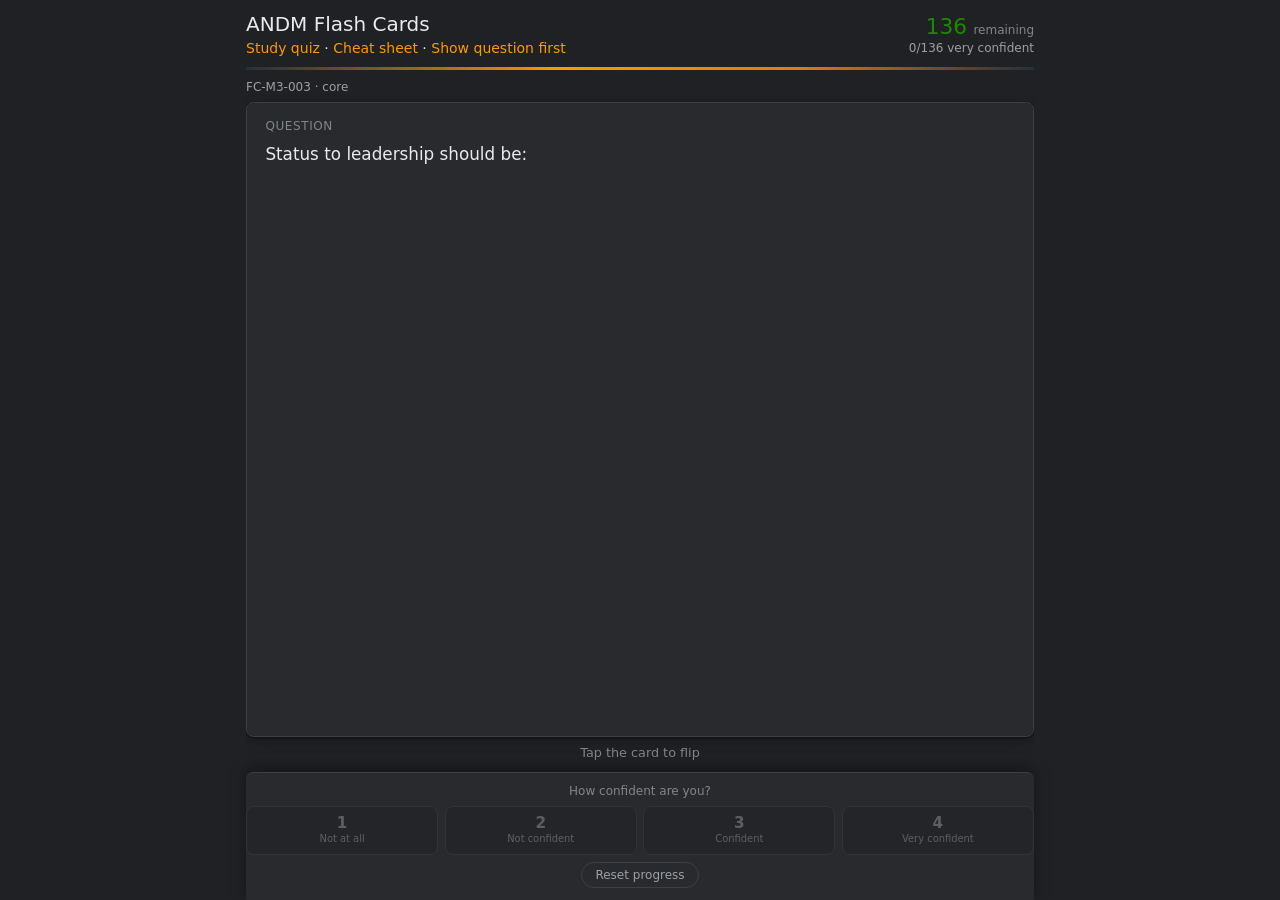
==== cards/index.html @ e282eafd "Initial ANDM study tool for Amazon Network Development Manager. Clone GSRE quiz/cards shell with Ama" ====
<!DOCTYPE html>
<html lang="en">
<head>
  <meta charset="UTF-8">
  <meta name="viewport" content="width=device-width, initial-scale=1.0">
  <meta name="color-scheme" content="dark">
  <meta name="theme-color" content="#232f3e">
  <title>ANDM Flash Cards</title>
  <link rel="stylesheet" href="../quiz/css/quiz.css?v=andm-1">
  <link rel="stylesheet" href="../quiz/css/cards.css?v=andm-1">
</head>
<body class="dark cards-page">
  <header>
    <div class="header-top">
      <div>
        <h1>ANDM Flash Cards</h1>
        <p class="resource-links">
          <a href="../">Study quiz</a>
          <span aria-hidden="true"> · </span>
          <a href="../cheat-sheet.html" target="_blank" rel="noopener">Cheat sheet</a>
          <span aria-hidden="true"> · </span>
          <button id="face-mode-btn" type="button" class="linkish-btn">Show question first</button>
        </p>
      </div>
      <div class="cards-score-bar" id="cards-score-bar">
        <span id="cards-remaining" class="cards-remaining-num">—</span>
        <span class="score-label">remaining</span>
        <span id="cards-detail" class="score-detail">Loading…</span>
      </div>
    </div>
  </header>

  <main>
    <section id="cards-area" class="cards-area">
      <p id="cards-meta" class="meta"></p>
      <button id="flash-card" type="button" class="flash-card" aria-label="Flip card">
        <div class="flash-card-inner" id="flash-card-inner">
          <div class="flash-face flash-face-front">
            <span class="face-label" id="prompt-label">Question</span>
            <div class="face-text" id="prompt-text"></div>
          </div>
          <div class="flash-face flash-face-back">
            <span class="face-label" id="reveal-label">Answer</span>
            <div class="face-text" id="reveal-text"></div>
            <p class="face-source" id="reveal-source"></p>
          </div>
        </div>
      </button>
      <p id="flip-hint" class="flip-hint">Tap the card to flip</p>
    </section>

    <section id="cards-done" class="cards-done hidden">
      <h2>All cards at very confident</h2>
      <p class="hint">Nice work. Reset progress to shuffle the deck and start again.</p>
      <button id="done-reset-btn" type="button" class="btn-primary">Reset and reshuffle</button>
    </section>
  </main>

  <footer class="rating-bar" id="rating-bar">
    <p class="rating-label">How confident are you?</p>
    <div class="rating-buttons">
      <button type="button" class="rating-btn rating-1" data-rating="1" disabled>
        <span class="rating-num">1</span>
        <span class="rating-text">Not at all</span>
      </button>
      <button type="button" class="rating-btn rating-2" data-rating="2" disabled>
        <span class="rating-num">2</span>
        <span class="rating-text">Not confident</span>
      </button>
      <button type="button" class="rating-btn rating-3" data-rating="3" disabled>
        <span class="rating-num">3</span>
        <span class="rating-text">Confident</span>
      </button>
      <button type="button" class="rating-btn rating-4" data-rating="4" disabled>
        <span class="rating-num">4</span>
        <span class="rating-text">Very confident</span>
      </button>
    </div>
    <div class="rating-footer-actions">
      <button id="reset-cards-btn" type="button" class="btn-secondary">Reset progress</button>
    </div>
  </footer>

  <script id="cards-loader" src="../quiz/js/cards-loader.js?v=andm-1"></script>
  <script src="../quiz/js/format.js?v=andm-1"></script>
  <script src="../quiz/js/cards-storage.js?v=andm-1"></script>
  <script src="../quiz/js/cards-engine.js?v=andm-1"></script>
  <script src="../quiz/js/cards-ui.js?v=andm-1"></script>
  <script src="../quiz/js/cards-app.js?v=andm-1"></script>
</body>
</html>
---- quiz/css/quiz.css ----
:root {
  color-scheme: dark;

  /* Amazon-neutral accents */
  --google-blue: #ff9900;
  --amazon-orange: #ff9900;
  --google-red: #d13212;
  --google-yellow: #ff9900;
  --google-green: #1e8900;

  /* Dark surfaces */
  --bg: #202124;
  --surface: #292a2d;
  --surface-raised: #35363a;
  --border: #3c4043;
  --border-hover: #5f6368;

  /* Text */
  --text: #e8eaed;
  --text-secondary: #9aa0a6;
  --text-muted: #80868b;

  /* Accents — dark-mode tuned */
  --accent: #ff9900;
  --accent-strong: #e47911;
  --accent-hover: #ffb84d;
  --accent-bg: rgba(255, 153, 0, 0.12);
  --accent-border: rgba(255, 153, 0, 0.45);

  --success-bg: rgba(52, 168, 83, 0.15);
  --success-border: #34a853;
  --success-text: #81c995;

  --error-bg: rgba(234, 67, 53, 0.15);
  --error-border: #ea4335;
  --error-text: #f28b82;

  --warning: #fdd663;
  --radius: 8px;
  --shadow: 0 1px 3px rgba(0, 0, 0, 0.4), 0 4px 12px rgba(0, 0, 0, 0.25);
}

* { box-sizing: border-box; }

html {
  scroll-behavior: auto;
}

body {
  font-family: 'Amazon Ember', 'Helvetica Neue', system-ui, -apple-system, sans-serif;
  max-width: 820px;
  margin: 0 auto;
  padding: 1.5rem;
  background: var(--bg);
  color: var(--text);
  line-height: 1.5;
  min-height: 100vh;
  overflow-y: auto;
}

main,
.quiz-area {
  overflow: visible;
  max-height: none;
}

header {
  margin-bottom: 1.5rem;
  padding-bottom: 1rem;
  border-bottom: 3px solid transparent;
  border-image: linear-gradient(
    to right,
    #232f3e 0%,
    #ff9900 40%,
    #e47911 70%,
    #232f3e 100%
  ) 1;
}

.header-top {
  display: flex;
  align-items: flex-start;
  justify-content: space-between;
  gap: 1.5rem;
  flex-wrap: wrap;
}

header h1 {
  font-size: 1.5rem;
  margin: 0;
  font-weight: 500;
  color: var(--text);
}

.subtitle { color: var(--text-secondary); margin: 0.25rem 0 0; }

.resource-links {
  margin: 0.35rem 0 0;
  font-size: 0.875rem;
}

.resource-links a {
  color: var(--google-blue);
  text-decoration: none;
}

.resource-links a:hover { text-decoration: underline; }

.score-bar {
  text-align: right;
  min-width: 140px;
}

.score-label {
  display: block;
  font-size: 0.75rem;
  color: var(--text-muted);
  text-transform: uppercase;
  letter-spacing: 0.04em;
}

.avg-score {
  display: block;
  font-size: 2rem;
  font-weight: 500;
  line-height: 1.1;
  color: var(--text-muted);
}

.avg-score.has-score { color: var(--google-blue); }

.score-detail {
  display: block;
  font-size: 0.8rem;
  color: var(--text-secondary);
}

.hidden { display: none !important; }

.pool-remaining {
  display: block;
  margin-top: 0.35rem;
  font-size: 0.8rem;
  font-weight: 500;
  color: var(--google-green);
}

.section-stats-header {
  display: flex;
  flex-wrap: wrap;
  align-items: center;
  justify-content: space-between;
  gap: 0.75rem;
  margin-bottom: 0.75rem;
}

.section-stats-header h2 { margin: 0; }

.btn-secondary {
  padding: 0.45rem 1rem;
  border-radius: 20px;
  border: 1px solid var(--border);
  cursor: pointer;
  font-size: 0.8rem;
  font-family: inherit;
  font-weight: 500;
  background: var(--surface);
  color: var(--text-secondary);
  transition: background 0.15s, border-color 0.15s;
}

.btn-secondary:hover {
  background: var(--surface-raised);
  border-color: var(--text-muted);
  color: var(--text);
}

h2 {
  font-size: 1.1rem;
  margin: 0 0 0.75rem;
  font-weight: 500;
  color: var(--text);
}

.hint { font-size: 0.85rem; color: var(--text-muted); margin: 0 0 0.75rem; }

a {
  color: var(--accent);
  text-decoration: none;
}

a:hover { color: var(--accent-hover); text-decoration: underline; }

.quiz-area {
  margin-bottom: 2.5rem;
}

.meta { font-size: 0.85rem; color: var(--text-secondary); }

.question {
  font-size: 1.1rem;
  margin: 1rem 0;
  font-weight: 400;
  color: var(--text);
}

.question-prose {
  margin: 0 0 0.85rem;
  line-height: 1.55;
}

.question-prose:last-child {
  margin-bottom: 0;
}

.code-block {
  margin: 0.75rem 0 1rem;
  padding: 0.85rem 1rem;
  border-radius: var(--radius);
  background: #16181c;
  border: 1px solid var(--border);
  overflow-x: auto;
  -webkit-overflow-scrolling: touch;
  max-width: 100%;
  font-family: ui-monospace, 'SF Mono', Menlo, Consolas, 'Liberation Mono', monospace;
  font-size: 0.8rem;
  line-height: 1.5;
  color: #e8eaed;
  tab-size: 4;
  white-space: pre;
  word-break: normal;
}

.code-block code {
  display: block;
  background: none;
  border: none;
  padding: 0;
  color: inherit;
  font-size: inherit;
  white-space: pre;
}

.tok-keyword { color: #c792ea; }
.tok-builtin { color: #82aaff; }
.tok-fn { color: #ffcb6b; }
.tok-string { color: #c3e88d; }
.tok-comment { color: #676e95; font-style: italic; }
.tok-number { color: #f78c6c; }

.explanation .code-block {
  margin-top: 0.65rem;
  font-size: 0.78rem;
}

.explanation .question-prose {
  margin-top: 0.5rem;
}

.options { display: flex; flex-direction: column; gap: 0.5rem; }

.option-btn {
  text-align: left;
  padding: 0.85rem 1rem;
  border: 1px solid var(--border);
  border-radius: var(--radius);
  background: var(--surface);
  color: var(--text);
  cursor: pointer;
  font-size: 0.95rem;
  font-family: inherit;
  transition: background 0.15s, border-color 0.15s;
}

.option-btn:hover:not(:disabled) {
  background: var(--accent-bg);
  border-color: var(--google-blue);
}

.option-btn:disabled { cursor: default; opacity: 0.9; }

.btn-primary {
  margin-top: 0;
  padding: 0.6rem 1.25rem;
  border-radius: 20px;
  border: none;
  cursor: pointer;
  font-size: 0.9rem;
  font-family: inherit;
  font-weight: 500;
  background: var(--google-blue);
  color: #fff;
  transition: background 0.15s;
}

.btn-primary:hover {
  background: #5a95f5;
  box-shadow: 0 1px 4px rgba(66, 133, 244, 0.45);
}

.quiz-actions {
  display: flex;
  flex-wrap: wrap;
  gap: 0.75rem;
  align-items: center;
  margin-top: 1rem;
}

.quiz-actions .btn-secondary {
  margin: 0;
}

.explanation {
  margin-top: 1rem;
  padding: 1rem;
  border-radius: var(--radius);
  background: var(--success-bg);
  border-left: 4px solid var(--success-border);
  color: var(--success-text);
}

.explanation strong { color: var(--google-green); }

.explanation.incorrect {
  background: var(--error-bg);
  border-color: var(--error-border);
  color: var(--error-text);
}

.explanation.incorrect strong { color: var(--google-red); }

.video-link { margin-top: 0.75rem; font-size: 0.85rem; }
.source-ref { color: var(--text-muted); font-size: 0.85rem; }

.module-filters {
  margin-bottom: 2.5rem;
  padding-top: 0.5rem;
  border-top: 1px solid var(--border);
}

.module-chips {
  display: flex;
  flex-wrap: wrap;
  gap: 0.5rem;
}

.module-chip {
  display: inline-flex;
  align-items: center;
  gap: 0.35rem;
  padding: 0.45rem 0.75rem;
  border: 1px solid var(--border);
  border-radius: 20px;
  background: var(--surface);
  color: var(--text-secondary);
  cursor: pointer;
  font-size: 0.8rem;
  transition: background 0.15s, border-color 0.15s, color 0.15s;
  user-select: none;
}

.module-chip input {
  position: absolute;
  opacity: 0;
  width: 0;
  height: 0;
}

.module-chip.active {
  background: var(--accent-bg);
  border-color: var(--accent-border);
  color: var(--text);
}

.module-chip:hover {
  border-color: var(--border-hover);
}

.chip-id {
  font-weight: 600;
  color: var(--accent);
}

.module-chip:not(.active) .chip-id { color: var(--text-muted); }

.chip-title { max-width: 180px; white-space: nowrap; overflow: hidden; text-overflow: ellipsis; }

.section-stats {
  padding-top: 0.5rem;
  border-top: 1px solid var(--border);
  padding-bottom: 2rem;
}

.stats-grid {
  display: grid;
  grid-template-columns: repeat(auto-fill, minmax(220px, 1fr));
  gap: 0.75rem;
}

.stat-card {
  padding: 0.85rem 1rem;
  border: 1px solid var(--border);
  border-radius: var(--radius);
  background: var(--surface);
}

.stat-card.inactive { opacity: 0.55; }

.stat-header {
  display: flex;
  justify-content: space-between;
  align-items: baseline;
  gap: 0.5rem;
}

.stat-id {
  font-weight: 600;
  font-size: 0.85rem;
  color: var(--accent);
}

.stat-pct {
  font-size: 1.25rem;
  font-weight: 500;
  color: var(--text-muted);
}

.stat-card.has-data .stat-pct { color: var(--google-blue); }

.stat-title {
  margin: 0.25rem 0 0.25rem;
  font-size: 0.8rem;
  color: var(--text-secondary);
  line-height: 1.3;
}

.stat-attempts {
  margin: 0 0 0.5rem;
  font-size: 0.75rem;
  font-weight: 500;
  color: var(--text-muted);
}

.stat-bar {
  height: 4px;
  background: var(--surface-raised);
  border-radius: 2px;
  overflow: hidden;
}

.stat-bar-fill {
  height: 100%;
  background: var(--google-blue);
  border-radius: 2px;
  transition: width 0.3s ease;
}

.stat-card.has-data .stat-bar-fill {
  background: linear-gradient(to right, var(--google-blue), var(--google-green));
}

.stat-detail {
  margin: 0.4rem 0 0;
  font-size: 0.75rem;
  color: var(--text-muted);
}

code {
  background: var(--surface-raised);
  color: var(--google-yellow);
  padding: 0.15rem 0.4rem;
  border-radius: 4px;
  font-size: 0.85rem;
  border: 1px solid var(--border);
}

@media (max-width: 560px) {
  .header-top { flex-direction: column; }
  .score-bar { text-align: left; }
  .chip-title { max-width: 120px; }
}
---- quiz/css/cards.css ----
/* Flash cards — extends quiz.css tokens */

html {
  height: 100%;
}

body.cards-page {
  --cards-pad-x: 1rem;
  --cards-pad-top: 0.75rem;
  max-width: 820px;
  height: 100svh;
  max-height: 100svh;
  margin: 0 auto;
  padding: var(--cards-pad-top) var(--cards-pad-x) 0;
  display: flex;
  flex-direction: column;
  overflow: hidden;
  box-sizing: border-box;
}

body.cards-page header {
  flex-shrink: 0;
  margin-bottom: 0.5rem;
  padding-bottom: 0.5rem;
}

body.cards-page header h1 {
  font-size: 1.25rem;
  line-height: 1.2;
}

body.cards-page .header-top {
  align-items: center;
  gap: 0.5rem 1rem;
}

body.cards-page .resource-links {
  margin: 0.15rem 0 0;
}

.cards-score-bar {
  text-align: right;
  display: flex;
  flex-wrap: wrap;
  align-items: baseline;
  justify-content: flex-end;
  gap: 0.25rem 0.4rem;
  line-height: 1.2;
  max-width: 14rem;
}

.cards-remaining-num {
  font-size: 1.35rem;
  font-weight: 500;
  color: var(--google-green);
  line-height: 1;
}

.cards-score-bar .score-label {
  display: inline;
  font-size: 0.75rem;
  text-transform: lowercase;
  letter-spacing: 0;
  color: var(--text-muted);
}

.cards-score-bar .score-detail {
  flex-basis: 100%;
  font-size: 0.75rem;
  color: var(--text-secondary);
}

.linkish-btn {
  background: none;
  border: none;
  padding: 0;
  margin: 0;
  font: inherit;
  font-size: inherit;
  color: var(--google-blue);
  cursor: pointer;
  text-decoration: none;
}

.linkish-btn:hover {
  text-decoration: underline;
}

body.cards-page main {
  flex: 1 1 auto;
  min-height: 0;
  display: flex;
  flex-direction: column;
  overflow: hidden;
}

.cards-area {
  flex: 1 1 auto;
  min-height: 0;
  display: flex;
  flex-direction: column;
  margin-bottom: 0;
  gap: 0.35rem;
}

body.cards-page .meta {
  flex-shrink: 0;
  margin: 0;
  font-size: 0.75rem;
}

.flash-card {
  flex: 1 1 auto;
  align-self: stretch;
  min-height: 0;
  width: 100%;
  height: auto;
  padding: 0;
  border: 1px solid var(--border);
  border-radius: var(--radius);
  background: transparent;
  cursor: pointer;
  perspective: 1200px;
  text-align: left;
  font-family: inherit;
  color: inherit;
  box-shadow: var(--shadow);
  display: flex;
  flex-direction: column;
  overflow: hidden;
  appearance: none;
  -webkit-appearance: none;
}

.flash-card:focus-visible {
  outline: 2px solid var(--accent);
  outline-offset: 3px;
}

.flash-card-inner {
  position: relative;
  flex: 1 1 auto;
  width: 100%;
  height: 100%;
  min-height: 0;
  transform-style: preserve-3d;
  transition: transform 0.45s ease;
}

.flash-card.is-flipped .flash-card-inner {
  transform: rotateY(180deg);
}

.flash-face {
  position: absolute;
  inset: 0;
  backface-visibility: hidden;
  -webkit-backface-visibility: hidden;
  background: var(--surface);
  border-radius: var(--radius);
  padding: 1rem 1.15rem 1.15rem;
  display: flex;
  flex-direction: column;
  overflow: auto;
  -webkit-overflow-scrolling: touch;
  overscroll-behavior: contain;
}

.flash-face-back {
  transform: rotateY(180deg);
  background: var(--surface-raised);
}

.face-label {
  flex-shrink: 0;
  font-size: 0.75rem;
  text-transform: uppercase;
  letter-spacing: 0.05em;
  color: var(--text-muted);
  margin-bottom: 0.5rem;
  font-weight: 500;
}

.face-text {
  flex: 1 1 auto;
  min-height: 0;
  font-size: 1.05rem;
  line-height: 1.5;
  color: var(--text);
}

.face-text .question-prose {
  margin: 0 0 0.5rem;
}

.face-text .code-block {
  margin: 0.5rem 0 0.65rem;
  padding: 0.65rem 0.75rem;
  font-size: 0.72rem;
  line-height: 1.45;
  max-height: none;
  overflow-x: auto;
  overflow-y: visible;
}

.face-source {
  flex-shrink: 0;
  margin: 0.75rem 0 0;
  font-size: 0.75rem;
  color: var(--text-muted);
}

.flip-hint {
  flex-shrink: 0;
  margin: 0;
  padding-bottom: 0.25rem;
  font-size: 0.8rem;
  color: var(--text-muted);
  text-align: center;
}

.cards-done {
  flex: 1 1 auto;
  min-height: 0;
  display: flex;
  flex-direction: column;
  align-items: center;
  justify-content: center;
  text-align: center;
  padding: 2rem 1rem;
  background: var(--surface);
  border: 1px solid var(--border);
  border-radius: var(--radius);
  overflow: auto;
}

.cards-done h2 {
  margin-bottom: 0.5rem;
}

.cards-done .btn-primary {
  margin-top: 1rem;
  padding: 0.65rem 1.4rem;
  border-radius: 24px;
  border: none;
  cursor: pointer;
  font-size: 0.95rem;
  font-family: inherit;
  font-weight: 500;
  background: var(--accent-strong);
  color: #fff;
}

.cards-done .btn-primary:hover {
  background: var(--accent);
  color: #202124;
}

.rating-bar {
  position: relative;
  flex: 0 0 auto;
  flex-shrink: 0;
  z-index: 20;
  width: 100%;
  max-width: 100%;
  margin: 0.4rem 0 0;
  background: var(--surface);
  border-top: 1px solid var(--border);
  border-radius: var(--radius) var(--radius) 0 0;
  padding: 0.55rem 0 calc(0.75rem + env(safe-area-inset-bottom, 0px));
  box-shadow: 0 -4px 16px rgba(0, 0, 0, 0.35);
  box-sizing: border-box;
  overflow: visible;
}

.rating-label {
  margin: 0 auto 0.35rem;
  font-size: 0.75rem;
  color: var(--text-muted);
  text-align: center;
}

.rating-buttons {
  display: grid;
  grid-template-columns: repeat(4, 1fr);
  gap: 0.4rem;
  width: 100%;
  margin: 0;
}

.rating-footer-actions {
  margin: 0.45rem 0 0;
  display: flex;
  justify-content: center;
}

.rating-footer-actions .btn-secondary {
  font-size: 0.75rem;
  padding: 0.3rem 0.85rem;
}

.rating-btn {
  display: flex;
  flex-direction: column;
  align-items: center;
  justify-content: center;
  gap: 0.15rem;
  min-height: 3.1rem;
  padding: 0.4rem 0.2rem;
  border-radius: var(--radius);
  border: 1px solid var(--border);
  background: var(--bg);
  color: var(--text-secondary);
  cursor: pointer;
  font-family: inherit;
  overflow: visible;
  transition: background 0.15s, border-color 0.15s, color 0.15s, opacity 0.15s;
}

.rating-btn:hover:not(:disabled) {
  background: var(--surface-raised);
  color: var(--text);
  border-color: var(--border-hover);
}

.rating-btn:disabled {
  opacity: 0.45;
  cursor: not-allowed;
}

.rating-num {
  font-size: 0.95rem;
  font-weight: 700;
  line-height: 1;
}

.rating-text {
  font-size: 0.62rem;
  line-height: 1.2;
  text-align: center;
  max-width: 100%;
  overflow-wrap: anywhere;
  hyphens: auto;
}

.rating-1:not(:disabled):hover {
  border-color: var(--error-border);
  color: var(--error-text);
}

.rating-2:not(:disabled):hover {
  border-color: var(--warning);
  color: var(--warning);
}

.rating-3:not(:disabled):hover {
  border-color: var(--accent);
  color: var(--accent);
}

.rating-4:not(:disabled):hover {
  border-color: var(--success-border);
  color: var(--success-text);
}

@media (max-width: 520px) {
  body.cards-page {
    --cards-pad-x: 0.75rem;
    --cards-pad-top: 0.5rem;
  }

  body.cards-page header {
    margin-bottom: 0.35rem;
    padding-bottom: 0.4rem;
  }

  body.cards-page header h1 {
    font-size: 1.1rem;
  }

  .face-text {
    font-size: 1rem;
  }

  .face-text .code-block {
    font-size: 0.68rem;
    padding: 0.5rem 0.6rem;
  }

  .flip-hint {
    font-size: 0.72rem;
    padding-bottom: 0.15rem;
  }

  .rating-text {
    font-size: 0.58rem;
  }

  .rating-buttons {
    gap: 0.3rem;
  }

  .rating-btn {
    min-height: 3rem;
    padding: 0.35rem 0.15rem;
  }

  .rating-bar {
    margin-top: 0.3rem;
    padding-top: 0.5rem;
    padding-bottom: calc(0.9rem + env(safe-area-inset-bottom, 0px));
  }
}

@supports not (height: 100svh) {
  body.cards-page {
    height: 100vh;
    max-height: 100vh;
  }
}
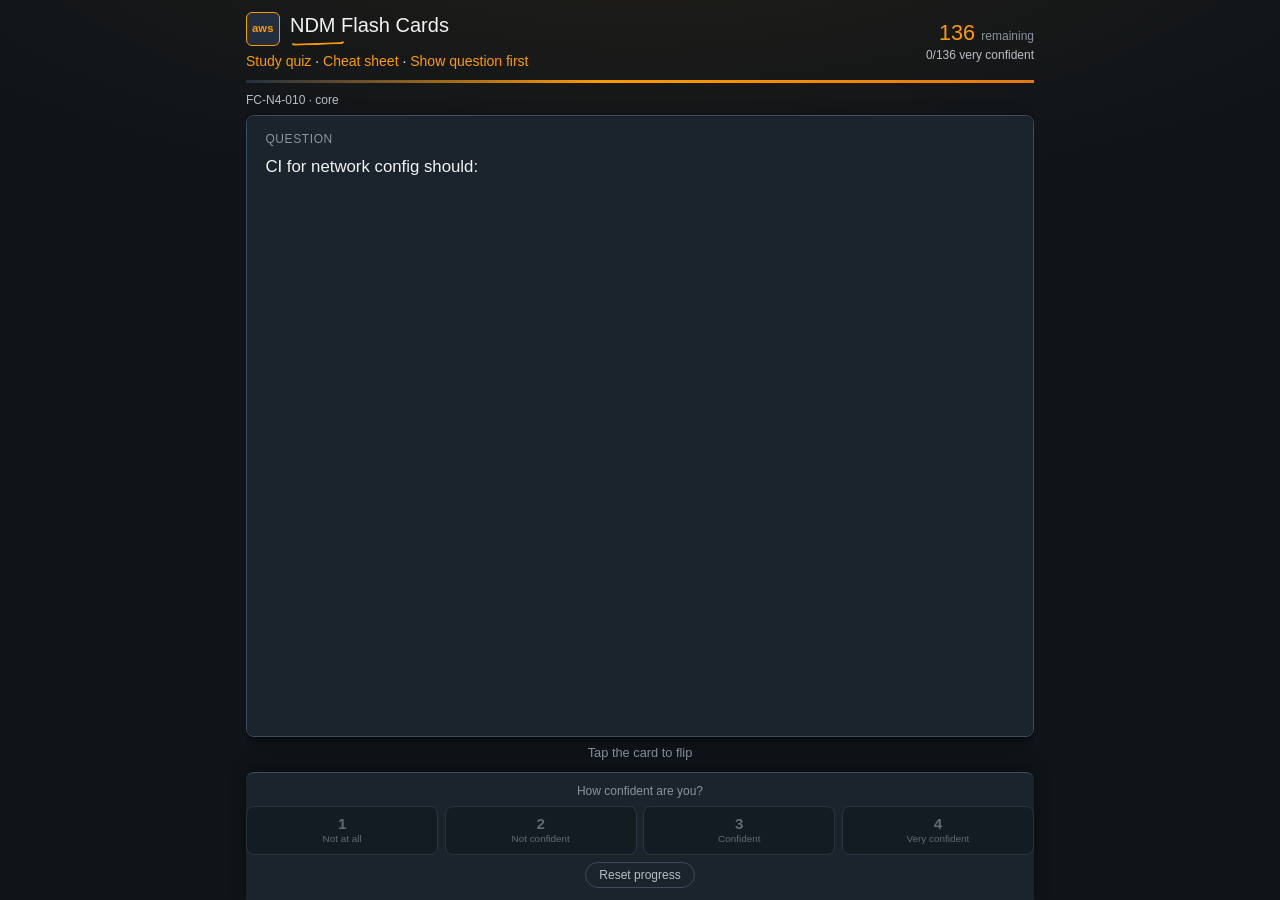
==== commit 57237d21: "Rebrand to Amazon Squid Ink theme and publish at amazon-ndm URL. Rename Pages site path and apply or" ====
--- a/cards/index.html
+++ b/cards/index.html
@@ -5,15 +5,21 @@
   <meta name="viewport" content="width=device-width, initial-scale=1.0">
   <meta name="color-scheme" content="dark">
   <meta name="theme-color" content="#232f3e">
-  <title>ANDM Flash Cards</title>
-  <link rel="stylesheet" href="../quiz/css/quiz.css?v=andm-1">
-  <link rel="stylesheet" href="../quiz/css/cards.css?v=andm-1">
+  <title>Amazon NDM Flash Cards</title>
+  <link rel="stylesheet" href="../quiz/css/quiz.css?v=amazon-2">
+  <link rel="stylesheet" href="../quiz/css/cards.css?v=amazon-2">
 </head>
 <body class="dark cards-page">
   <header>
     <div class="header-top">
       <div>
-        <h1>ANDM Flash Cards</h1>
+        <div class="brand-row">
+          <span class="brand-mark" aria-hidden="true">aws</span>
+          <div>
+            <h1>NDM Flash Cards</h1>
+            <span class="brand-smile" aria-hidden="true"></span>
+          </div>
+        </div>
         <p class="resource-links">
           <a href="../">Study quiz</a>
           <span aria-hidden="true"> · </span>
@@ -81,11 +87,11 @@
     </div>
   </footer>
 
-  <script id="cards-loader" src="../quiz/js/cards-loader.js?v=andm-1"></script>
-  <script src="../quiz/js/format.js?v=andm-1"></script>
-  <script src="../quiz/js/cards-storage.js?v=andm-1"></script>
-  <script src="../quiz/js/cards-engine.js?v=andm-1"></script>
-  <script src="../quiz/js/cards-ui.js?v=andm-1"></script>
-  <script src="../quiz/js/cards-app.js?v=andm-1"></script>
+  <script id="cards-loader" src="../quiz/js/cards-loader.js?v=amazon-2"></script>
+  <script src="../quiz/js/format.js?v=amazon-2"></script>
+  <script src="../quiz/js/cards-storage.js?v=amazon-2"></script>
+  <script src="../quiz/js/cards-engine.js?v=amazon-2"></script>
+  <script src="../quiz/js/cards-ui.js?v=amazon-2"></script>
+  <script src="../quiz/js/cards-app.js?v=amazon-2"></script>
 </body>
 </html>
--- a/quiz/css/quiz.css
+++ b/quiz/css/quiz.css
@@ -1,43 +1,50 @@
 :root {
   color-scheme: dark;
 
-  /* Amazon-neutral accents */
-  --google-blue: #ff9900;
+  /* Amazon brand */
   --amazon-orange: #ff9900;
-  --google-red: #d13212;
-  --google-yellow: #ff9900;
-  --google-green: #1e8900;
-
-  /* Dark surfaces */
-  --bg: #202124;
-  --surface: #292a2d;
-  --surface-raised: #35363a;
-  --border: #3c4043;
-  --border-hover: #5f6368;
+  --amazon-orange-dark: #e47911;
+  --amazon-orange-light: #ffb84d;
+  --squid-ink: #232f3e;
+  --squid-ink-deep: #131a22;
+  --amazon-teal: #00a8e1;
+
+  /* Keep legacy aliases used in markup/CSS */
+  --google-blue: var(--amazon-orange);
+  --google-red: #ff5252;
+  --google-yellow: var(--amazon-orange);
+  --google-green: #7ccd7c;
+
+  /* Dark surfaces — Squid Ink family */
+  --bg: #0f1419;
+  --surface: #1b242d;
+  --surface-raised: #232f3e;
+  --border: #3d4b5c;
+  --border-hover: #5a6b7d;
 
   /* Text */
-  --text: #e8eaed;
-  --text-secondary: #9aa0a6;
-  --text-muted: #80868b;
-
-  /* Accents — dark-mode tuned */
-  --accent: #ff9900;
-  --accent-strong: #e47911;
-  --accent-hover: #ffb84d;
-  --accent-bg: rgba(255, 153, 0, 0.12);
-  --accent-border: rgba(255, 153, 0, 0.45);
-
-  --success-bg: rgba(52, 168, 83, 0.15);
-  --success-border: #34a853;
-  --success-text: #81c995;
-
-  --error-bg: rgba(234, 67, 53, 0.15);
-  --error-border: #ea4335;
-  --error-text: #f28b82;
-
-  --warning: #fdd663;
+  --text: #f2f3f3;
+  --text-secondary: #b8bec4;
+  --text-muted: #8b939c;
+
+  /* Accents */
+  --accent: var(--amazon-orange);
+  --accent-strong: var(--amazon-orange-dark);
+  --accent-hover: var(--amazon-orange-light);
+  --accent-bg: rgba(255, 153, 0, 0.14);
+  --accent-border: rgba(255, 153, 0, 0.5);
+
+  --success-bg: rgba(124, 205, 124, 0.12);
+  --success-border: #7ccd7c;
+  --success-text: #a8e6a8;
+
+  --error-bg: rgba(255, 82, 82, 0.12);
+  --error-border: #ff5252;
+  --error-text: #ff8a80;
+
+  --warning: #ffb84d;
   --radius: 8px;
-  --shadow: 0 1px 3px rgba(0, 0, 0, 0.4), 0 4px 12px rgba(0, 0, 0, 0.25);
+  --shadow: 0 1px 3px rgba(0, 0, 0, 0.5), 0 4px 16px rgba(0, 0, 0, 0.35);
 }
 
 * { box-sizing: border-box; }
@@ -47,11 +54,13 @@
 }
 
 body {
-  font-family: 'Amazon Ember', 'Helvetica Neue', system-ui, -apple-system, sans-serif;
+  font-family: 'Amazon Ember', 'Helvetica Neue', Arial, system-ui, -apple-system, sans-serif;
   max-width: 820px;
   margin: 0 auto;
   padding: 1.5rem;
-  background: var(--bg);
+  background:
+    radial-gradient(ellipse 120% 60% at 50% -10%, rgba(255, 153, 0, 0.08), transparent 55%),
+    var(--bg);
   color: var(--text);
   line-height: 1.5;
   min-height: 100vh;
@@ -70,10 +79,9 @@
   border-bottom: 3px solid transparent;
   border-image: linear-gradient(
     to right,
-    #232f3e 0%,
-    #ff9900 40%,
-    #e47911 70%,
-    #232f3e 100%
+    var(--squid-ink) 0%,
+    var(--amazon-orange) 45%,
+    var(--amazon-orange-dark) 100%
   ) 1;
 }
 
@@ -287,15 +295,16 @@
   cursor: pointer;
   font-size: 0.9rem;
   font-family: inherit;
-  font-weight: 500;
-  background: var(--google-blue);
-  color: #fff;
-  transition: background 0.15s;
+  font-weight: 600;
+  background: var(--amazon-orange);
+  color: #131a22;
+  transition: background 0.15s, color 0.15s;
 }
 
 .btn-primary:hover {
-  background: #5a95f5;
-  box-shadow: 0 1px 4px rgba(66, 133, 244, 0.45);
+  background: var(--amazon-orange-light);
+  color: #131a22;
+  box-shadow: 0 1px 6px rgba(255, 153, 0, 0.45);
 }
 
 .quiz-actions {
@@ -456,7 +465,7 @@
 }
 
 .stat-card.has-data .stat-bar-fill {
-  background: linear-gradient(to right, var(--google-blue), var(--google-green));
+  background: linear-gradient(to right, var(--amazon-orange), var(--amazon-orange-dark));
 }
 
 .stat-detail {
@@ -479,3 +488,52 @@
   .score-bar { text-align: left; }
   .chip-title { max-width: 120px; }
 }
+
+
+/* Amazon brand chrome */
+.brand-row {
+  display: flex;
+  align-items: center;
+  gap: 0.65rem;
+  margin-bottom: 0.35rem;
+}
+
+.brand-mark {
+  display: inline-flex;
+  align-items: center;
+  justify-content: center;
+  width: 2.1rem;
+  height: 2.1rem;
+  border-radius: 6px;
+  background: var(--squid-ink);
+  border: 1px solid var(--amazon-orange);
+  color: var(--amazon-orange);
+  font-weight: 800;
+  font-size: 0.7rem;
+  letter-spacing: 0.02em;
+  flex-shrink: 0;
+}
+
+.brand-smile {
+  display: block;
+  width: 3.5rem;
+  height: 0.35rem;
+  margin-top: 0.15rem;
+  border-radius: 0 0 1rem 1rem;
+  border-bottom: 2.5px solid var(--amazon-orange);
+  border-left: 2px solid transparent;
+  border-right: 2px solid transparent;
+  transform: rotate(-2deg);
+}
+
+header h1 {
+  color: var(--text);
+}
+
+.resource-links a {
+  color: var(--amazon-orange);
+}
+
+.pool-remaining {
+  color: var(--amazon-orange-light);
+}
--- a/quiz/css/cards.css
+++ b/quiz/css/cards.css
@@ -52,7 +52,7 @@
 .cards-remaining-num {
   font-size: 1.35rem;
   font-weight: 500;
-  color: var(--google-green);
+  color: var(--amazon-orange);
   line-height: 1;
 }
 
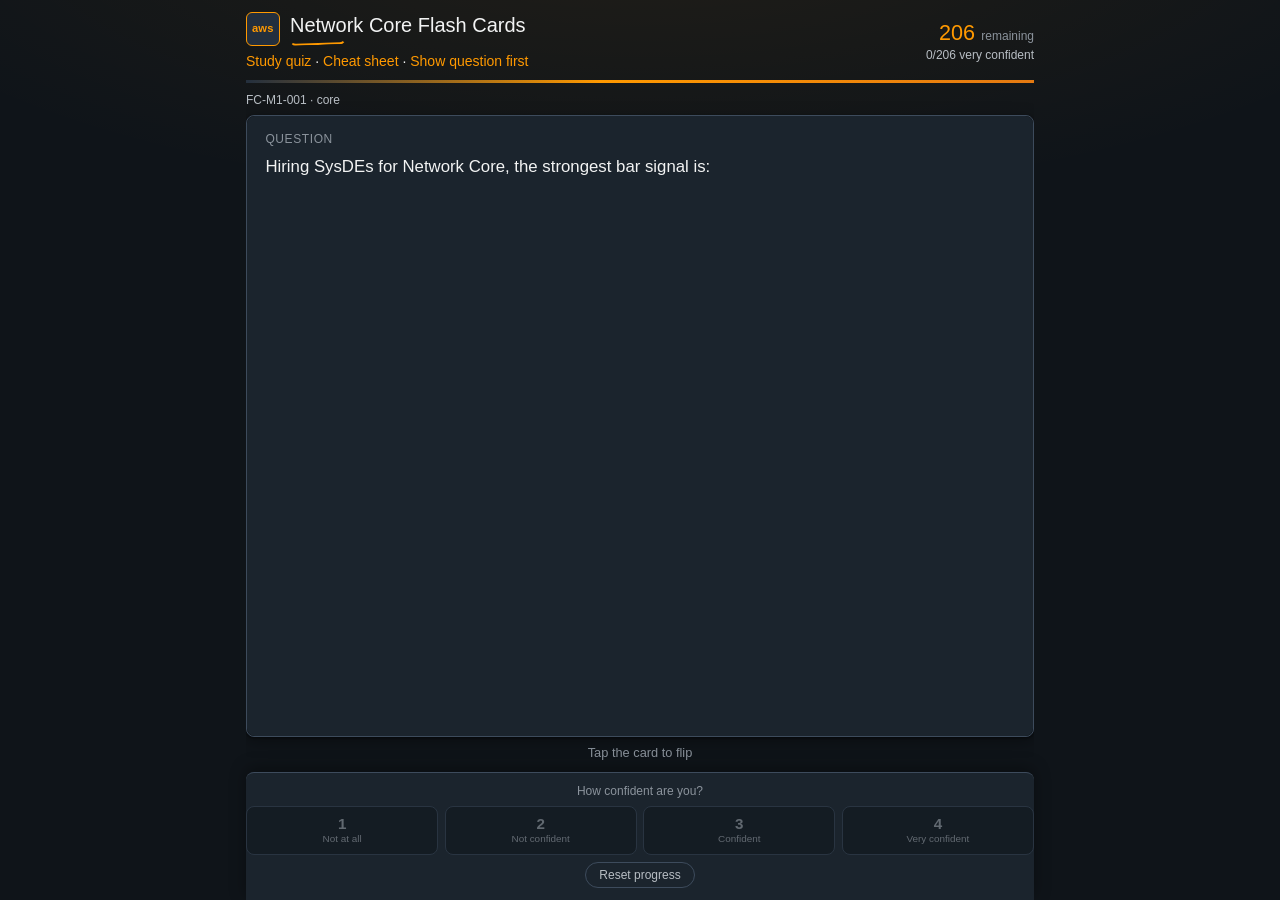
==== commit a16e45fa: "Strengthen Network Core banks for SDM loop prep. Add NC/SYS/LOOP modules, rewrite shallow network MC" ====
--- a/cards/index.html
+++ b/cards/index.html
@@ -5,7 +5,7 @@
   <meta name="viewport" content="width=device-width, initial-scale=1.0">
   <meta name="color-scheme" content="dark">
   <meta name="theme-color" content="#232f3e">
-  <title>Amazon NDM Flash Cards</title>
+  <title>Amazon SDM Network Core Flash Cards</title>
   <link rel="stylesheet" href="../quiz/css/quiz.css?v=amazon-2">
   <link rel="stylesheet" href="../quiz/css/cards.css?v=amazon-2">
 </head>
@@ -16,7 +16,7 @@
         <div class="brand-row">
           <span class="brand-mark" aria-hidden="true">aws</span>
           <div>
-            <h1>NDM Flash Cards</h1>
+            <h1>Network Core Flash Cards</h1>
             <span class="brand-smile" aria-hidden="true"></span>
           </div>
         </div>
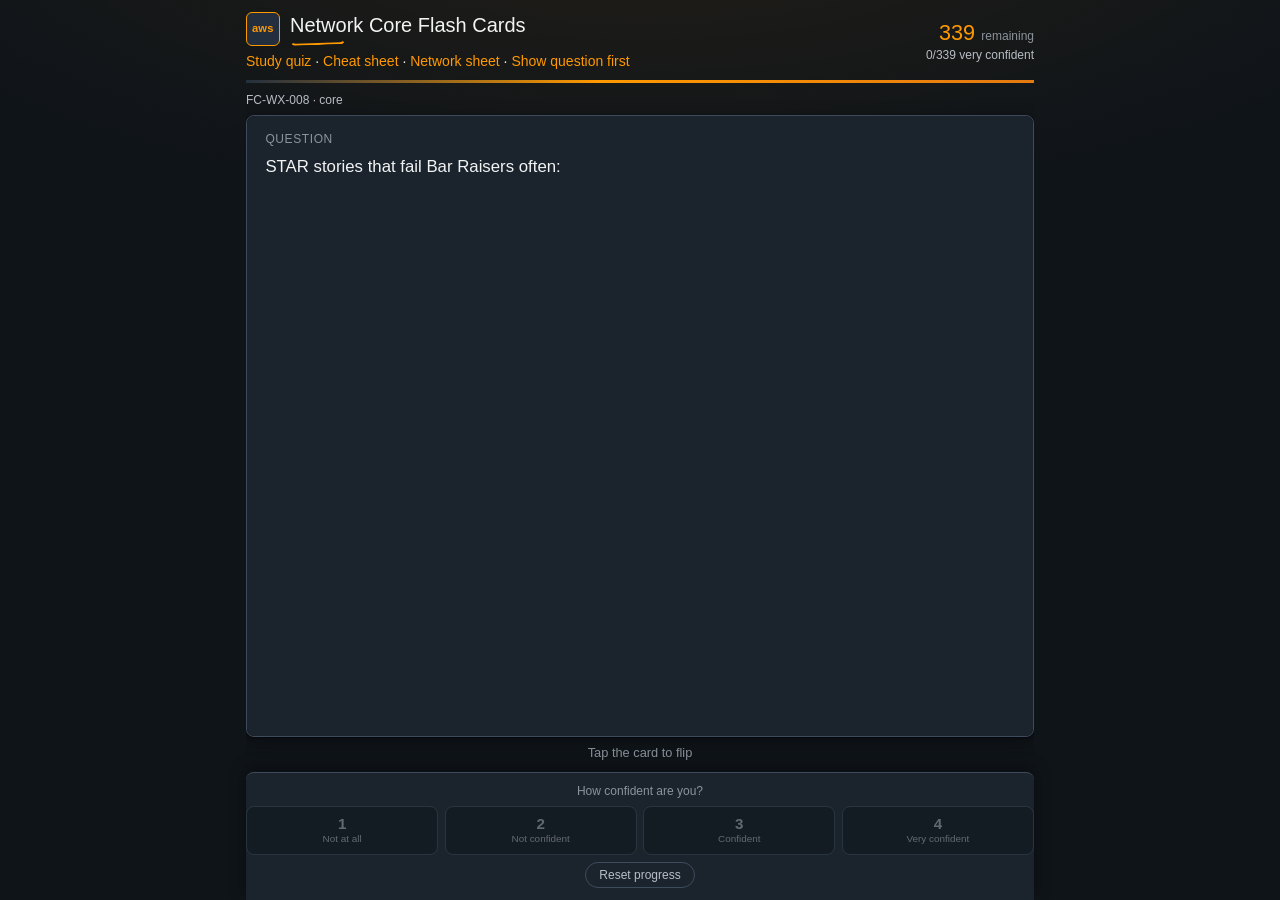
==== commit b6db26e0: "Add printable network cheat sheet for fabric Dive Deep prep. Cover OSI, life of a packet, planes/tab" ====
--- a/cards/index.html
+++ b/cards/index.html
@@ -24,6 +24,8 @@
           <a href="../">Study quiz</a>
           <span aria-hidden="true"> · </span>
           <a href="../cheat-sheet.html" target="_blank" rel="noopener">Cheat sheet</a>
+          <span aria-hidden="true"> · </span>
+          <a href="../network-cheat-sheet.html" target="_blank" rel="noopener">Network sheet</a>
           <span aria-hidden="true"> · </span>
           <button id="face-mode-btn" type="button" class="linkish-btn">Show question first</button>
         </p>
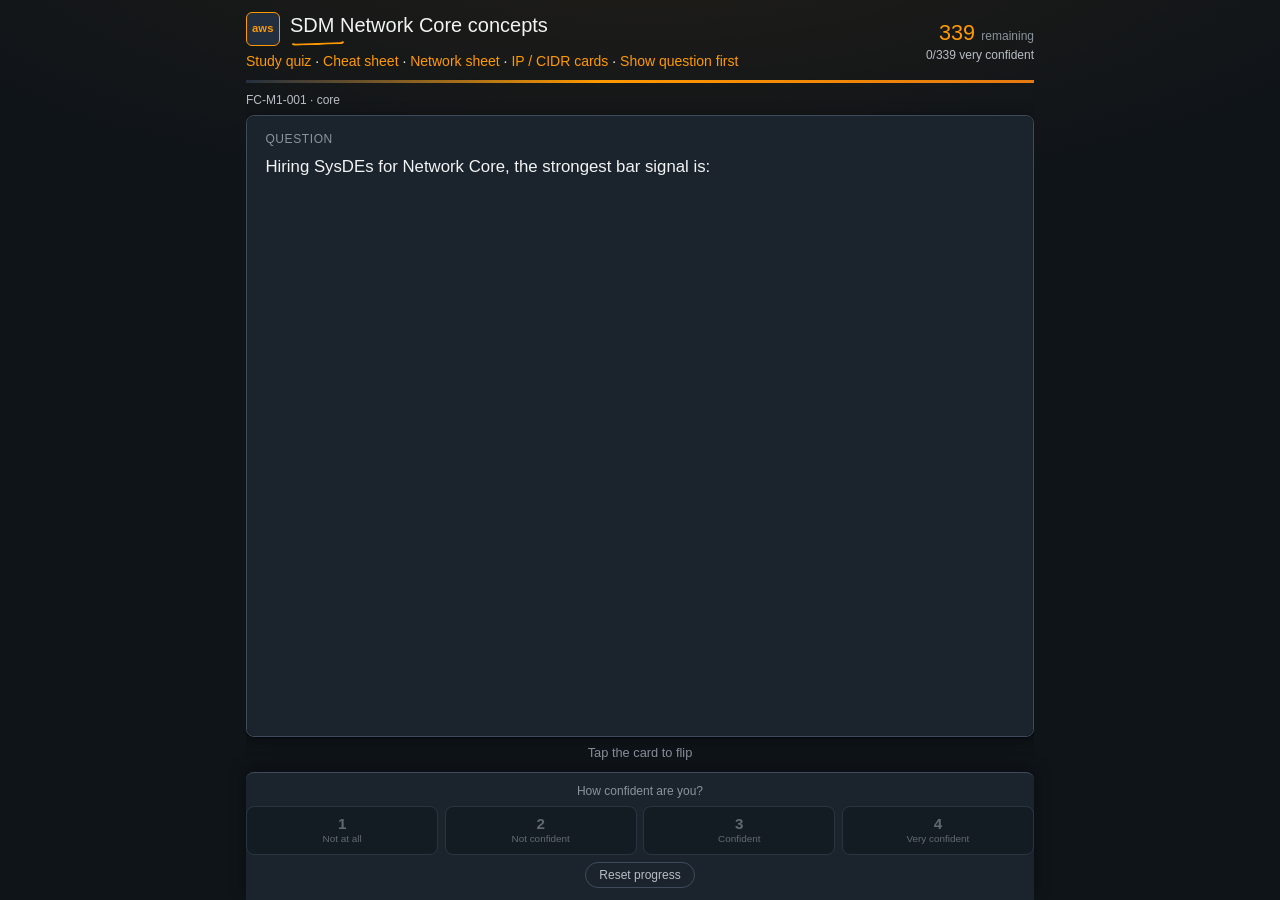
==== commit d33a23f5: "Add dedicated IP/CIDR flash-card deck with ?deck=ip-cidr link. Separate progress storage per deck; l" ====
--- a/cards/index.html
+++ b/cards/index.html
@@ -26,6 +26,8 @@
           <a href="../cheat-sheet.html" target="_blank" rel="noopener">Cheat sheet</a>
           <span aria-hidden="true"> · </span>
           <a href="../network-cheat-sheet.html" target="_blank" rel="noopener">Network sheet</a>
+          <span aria-hidden="true"> · </span>
+          <a href="./?deck=ip-cidr">IP / CIDR cards</a>
           <span aria-hidden="true"> · </span>
           <button id="face-mode-btn" type="button" class="linkish-btn">Show question first</button>
         </p>
@@ -89,11 +91,11 @@
     </div>
   </footer>
 
-  <script id="cards-loader" src="../quiz/js/cards-loader.js?v=amazon-2"></script>
-  <script src="../quiz/js/format.js?v=amazon-2"></script>
-  <script src="../quiz/js/cards-storage.js?v=amazon-2"></script>
-  <script src="../quiz/js/cards-engine.js?v=amazon-2"></script>
-  <script src="../quiz/js/cards-ui.js?v=amazon-2"></script>
-  <script src="../quiz/js/cards-app.js?v=amazon-2"></script>
+  <script id="cards-loader" src="../quiz/js/cards-loader.js?v=amazon-3"></script>
+  <script src="../quiz/js/format.js?v=amazon-3"></script>
+  <script src="../quiz/js/cards-storage.js?v=amazon-3"></script>
+  <script src="../quiz/js/cards-engine.js?v=amazon-3"></script>
+  <script src="../quiz/js/cards-ui.js?v=amazon-3"></script>
+  <script src="../quiz/js/cards-app.js?v=amazon-3"></script>
 </body>
 </html>
